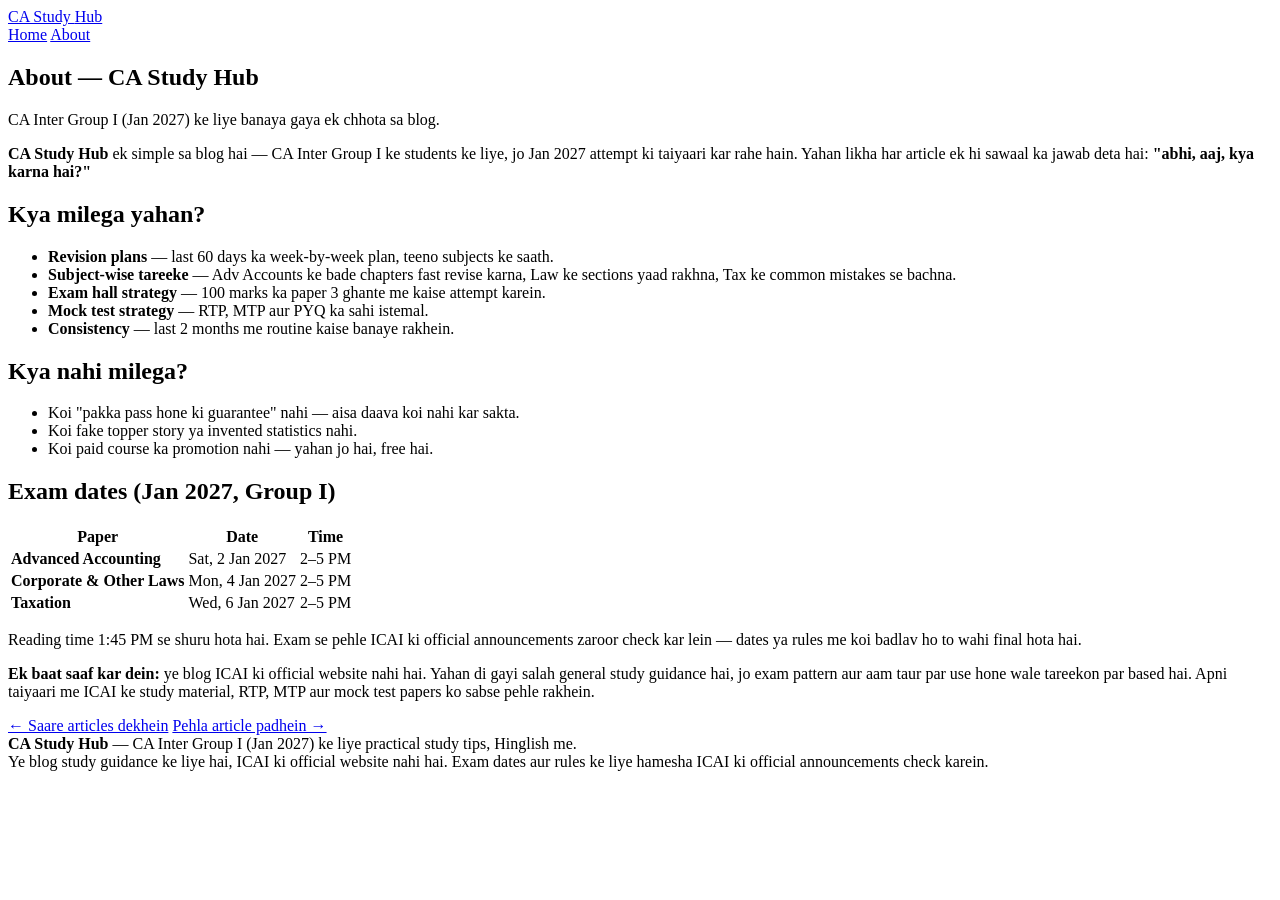
==== about.html @ 8cd1ddb6 "Add about.html" ====
<!DOCTYPE html>
<html lang="en">
<head>
<meta charset="UTF-8">
<meta name="viewport" content="width=device-width, initial-scale=1.0">
<title>About — CA Study Hub</title>
<meta name="description" content="CA Study Hub kya hai aur ye blog kis ke liye hai — CA Inter Group I (Jan 2027) ke students ke liye practical study tips, Hinglish me.">
<link rel="stylesheet" href="styles.css">
</head>
<body>

<header class="site-header">
  <div class="header-inner">
    <a class="brand" href="index.html">CA Study <span>Hub</span></a>
    <nav class="nav">
      <a href="index.html">Home</a>
      <a href="about.html" class="active">About</a>
    </nav>
  </div>
</header>

<main class="read">
  <section class="article-head">
    <h1>About — CA Study Hub</h1>
    <p class="meta">CA Inter Group I (Jan 2027) ke liye banaya gaya ek chhota sa blog.</p>
  </section>

  <div class="prose">
    <p><strong>CA Study Hub</strong> ek simple sa blog hai — CA Inter Group I ke students ke liye, jo Jan 2027 attempt ki taiyaari kar rahe hain. Yahan likha har article ek hi sawaal ka jawab deta hai: <strong>"abhi, aaj, kya karna hai?"</strong></p>

    <h2>Kya milega yahan?</h2>
    <ul>
      <li><strong>Revision plans</strong> — last 60 days ka week-by-week plan, teeno subjects ke saath.</li>
      <li><strong>Subject-wise tareeke</strong> — Adv Accounts ke bade chapters fast revise karna, Law ke sections yaad rakhna, Tax ke common mistakes se bachna.</li>
      <li><strong>Exam hall strategy</strong> — 100 marks ka paper 3 ghante me kaise attempt karein.</li>
      <li><strong>Mock test strategy</strong> — RTP, MTP aur PYQ ka sahi istemal.</li>
      <li><strong>Consistency</strong> — last 2 months me routine kaise banaye rakhein.</li>
    </ul>

    <h2>Kya nahi milega?</h2>
    <ul>
      <li>Koi "pakka pass hone ki guarantee" nahi — aisa daava koi nahi kar sakta.</li>
      <li>Koi fake topper story ya invented statistics nahi.</li>
      <li>Koi paid course ka promotion nahi — yahan jo hai, free hai.</li>
    </ul>

    <h2>Exam dates (Jan 2027, Group I)</h2>
    <table class="plan-table">
      <tr><th>Paper</th><th>Date</th><th>Time</th></tr>
      <tr><td><b>Advanced Accounting</b></td><td>Sat, 2 Jan 2027</td><td>2–5 PM</td></tr>
      <tr><td><b>Corporate &amp; Other Laws</b></td><td>Mon, 4 Jan 2027</td><td>2–5 PM</td></tr>
      <tr><td><b>Taxation</b></td><td>Wed, 6 Jan 2027</td><td>2–5 PM</td></tr>
    </table>
    <p>Reading time 1:45 PM se shuru hota hai. Exam se pehle ICAI ki official announcements zaroor check kar lein — dates ya rules me koi badlav ho to wahi final hota hai.</p>

    <div class="callout">
      <p><b>Ek baat saaf kar dein:</b> ye blog ICAI ki official website nahi hai. Yahan di gayi salah general study guidance hai, jo exam pattern aur aam taur par use hone wale tareekon par based hai. Apni taiyaari me ICAI ke study material, RTP, MTP aur mock test papers ko sabse pehle rakhein.</p>
    </div>
  </div>

  <nav class="article-nav">
    <a href="index.html">← Saare articles dekhein</a>
    <a class="next" href="articles/last-60-days-revision-plan.html">Pehla article padhein →</a>
  </nav>
</main>

<footer class="site-footer">
  <div class="footer-inner">
    <b>CA Study Hub</b> — CA Inter Group I (Jan 2027) ke liye practical study tips, Hinglish me.
    <div class="fine">Ye blog study guidance ke liye hai, ICAI ki official website nahi hai. Exam dates aur rules ke liye hamesha ICAI ki official announcements check karein.</div>
  </div>
</footer>

</body>
</html>
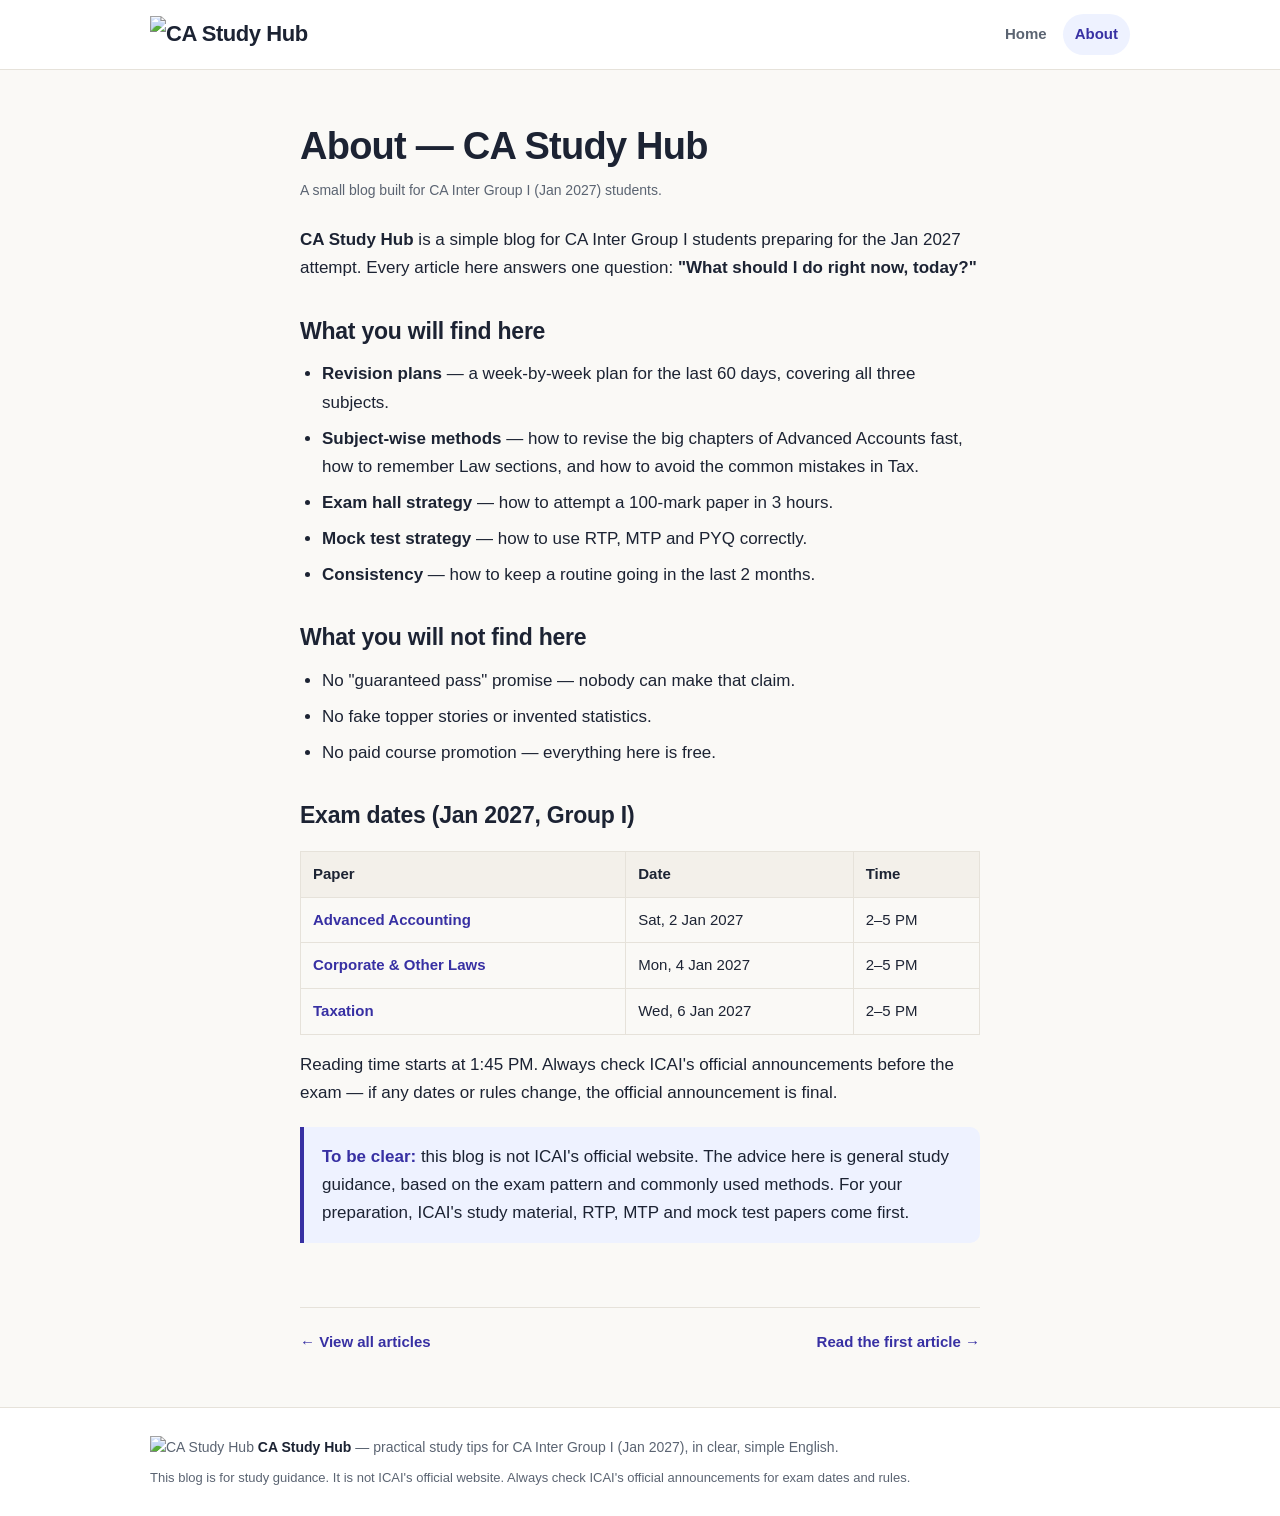
==== commit 65f5c67a: "Update about.html" ====
--- a/about.html
+++ b/about.html
@@ -4,14 +4,15 @@
 <meta charset="UTF-8">
 <meta name="viewport" content="width=device-width, initial-scale=1.0">
 <title>About — CA Study Hub</title>
-<meta name="description" content="CA Study Hub kya hai aur ye blog kis ke liye hai — CA Inter Group I (Jan 2027) ke students ke liye practical study tips, Hinglish me.">
+<meta name="description" content="What CA Study Hub is and who it is for — practical study tips for CA Inter Group I (Jan 2027) students, in clear, simple English.">
+<link rel="icon" type="image/svg+xml" href="favicon.svg">
 <link rel="stylesheet" href="styles.css">
 </head>
 <body>
 
 <header class="site-header">
   <div class="header-inner">
-    <a class="brand" href="index.html">CA Study <span>Hub</span></a>
+    <a class="brand" href="index.html"><img class="brand-logo" src="logo.svg" alt="CA Study Hub"></a>
     <nav class="nav">
       <a href="index.html">Home</a>
       <a href="about.html" class="active">About</a>
@@ -22,26 +23,26 @@
 <main class="read">
   <section class="article-head">
     <h1>About — CA Study Hub</h1>
-    <p class="meta">CA Inter Group I (Jan 2027) ke liye banaya gaya ek chhota sa blog.</p>
+    <p class="meta">A small blog built for CA Inter Group I (Jan 2027) students.</p>
   </section>
 
   <div class="prose">
-    <p><strong>CA Study Hub</strong> ek simple sa blog hai — CA Inter Group I ke students ke liye, jo Jan 2027 attempt ki taiyaari kar rahe hain. Yahan likha har article ek hi sawaal ka jawab deta hai: <strong>"abhi, aaj, kya karna hai?"</strong></p>
+    <p><strong>CA Study Hub</strong> is a simple blog for CA Inter Group I students preparing for the Jan 2027 attempt. Every article here answers one question: <strong>"What should I do right now, today?"</strong></p>
 
-    <h2>Kya milega yahan?</h2>
+    <h2>What you will find here</h2>
     <ul>
-      <li><strong>Revision plans</strong> — last 60 days ka week-by-week plan, teeno subjects ke saath.</li>
-      <li><strong>Subject-wise tareeke</strong> — Adv Accounts ke bade chapters fast revise karna, Law ke sections yaad rakhna, Tax ke common mistakes se bachna.</li>
-      <li><strong>Exam hall strategy</strong> — 100 marks ka paper 3 ghante me kaise attempt karein.</li>
-      <li><strong>Mock test strategy</strong> — RTP, MTP aur PYQ ka sahi istemal.</li>
-      <li><strong>Consistency</strong> — last 2 months me routine kaise banaye rakhein.</li>
+      <li><strong>Revision plans</strong> — a week-by-week plan for the last 60 days, covering all three subjects.</li>
+      <li><strong>Subject-wise methods</strong> — how to revise the big chapters of Advanced Accounts fast, how to remember Law sections, and how to avoid the common mistakes in Tax.</li>
+      <li><strong>Exam hall strategy</strong> — how to attempt a 100-mark paper in 3 hours.</li>
+      <li><strong>Mock test strategy</strong> — how to use RTP, MTP and PYQ correctly.</li>
+      <li><strong>Consistency</strong> — how to keep a routine going in the last 2 months.</li>
     </ul>
 
-    <h2>Kya nahi milega?</h2>
+    <h2>What you will not find here</h2>
     <ul>
-      <li>Koi "pakka pass hone ki guarantee" nahi — aisa daava koi nahi kar sakta.</li>
-      <li>Koi fake topper story ya invented statistics nahi.</li>
-      <li>Koi paid course ka promotion nahi — yahan jo hai, free hai.</li>
+      <li>No "guaranteed pass" promise — nobody can make that claim.</li>
+      <li>No fake topper stories or invented statistics.</li>
+      <li>No paid course promotion — everything here is free.</li>
     </ul>
 
     <h2>Exam dates (Jan 2027, Group I)</h2>
@@ -51,23 +52,24 @@
       <tr><td><b>Corporate &amp; Other Laws</b></td><td>Mon, 4 Jan 2027</td><td>2–5 PM</td></tr>
       <tr><td><b>Taxation</b></td><td>Wed, 6 Jan 2027</td><td>2–5 PM</td></tr>
     </table>
-    <p>Reading time 1:45 PM se shuru hota hai. Exam se pehle ICAI ki official announcements zaroor check kar lein — dates ya rules me koi badlav ho to wahi final hota hai.</p>
+    <p>Reading time starts at 1:45 PM. Always check ICAI's official announcements before the exam — if any dates or rules change, the official announcement is final.</p>
 
     <div class="callout">
-      <p><b>Ek baat saaf kar dein:</b> ye blog ICAI ki official website nahi hai. Yahan di gayi salah general study guidance hai, jo exam pattern aur aam taur par use hone wale tareekon par based hai. Apni taiyaari me ICAI ke study material, RTP, MTP aur mock test papers ko sabse pehle rakhein.</p>
+      <p><b>To be clear:</b> this blog is not ICAI's official website. The advice here is general study guidance, based on the exam pattern and commonly used methods. For your preparation, ICAI's study material, RTP, MTP and mock test papers come first.</p>
     </div>
   </div>
 
   <nav class="article-nav">
-    <a href="index.html">← Saare articles dekhein</a>
-    <a class="next" href="articles/last-60-days-revision-plan.html">Pehla article padhein →</a>
+    <a href="index.html">← View all articles</a>
+    <a class="next" href="articles/last-60-days-revision-plan.html">Read the first article →</a>
   </nav>
 </main>
 
 <footer class="site-footer">
   <div class="footer-inner">
-    <b>CA Study Hub</b> — CA Inter Group I (Jan 2027) ke liye practical study tips, Hinglish me.
-    <div class="fine">Ye blog study guidance ke liye hai, ICAI ki official website nahi hai. Exam dates aur rules ke liye hamesha ICAI ki official announcements check karein.</div>
+    <img class="footer-logo" src="logo.svg" alt="CA Study Hub">
+    <b>CA Study Hub</b> — practical study tips for CA Inter Group I (Jan 2027), in clear, simple English.
+    <div class="fine">This blog is for study guidance. It is not ICAI's official website. Always check ICAI's official announcements for exam dates and rules.</div>
   </div>
 </footer>
 
--- a/styles.css
+++ b/styles.css
@@ -0,0 +1,162 @@
+/* CA Study Hub — clean light theme. System fonts, no external deps. */
+:root{
+  --bg:#faf9f6;
+  --surface:#ffffff;
+  --ink:#1c2333;
+  --muted:#5b6472;
+  --line:#e6e2da;
+  --accent:#3730a3;
+  --accent-soft:#eef2ff;
+  --accent-2:#0d7377;
+  --gold:#b45309;
+  --radius:14px;
+  --max:1020px;
+  --read:720px;
+}
+*{margin:0;padding:0;box-sizing:border-box}
+html{scroll-behavior:smooth}
+body{
+  font-family:-apple-system,BlinkMacSystemFont,"Segoe UI",Roboto,Helvetica,Arial,sans-serif;
+  background:var(--bg);
+  color:var(--ink);
+  line-height:1.65;
+  font-size:17px;
+  -webkit-font-smoothing:antialiased;
+}
+a{color:var(--accent);text-decoration:none}
+a:hover{text-decoration:underline}
+img{max-width:100%}
+
+/* ---------- header ---------- */
+.site-header{
+  background:var(--surface);
+  border-bottom:1px solid var(--line);
+  position:sticky;top:0;z-index:20;
+}
+.header-inner{
+  max-width:var(--max);margin:0 auto;padding:14px 20px;
+  display:flex;align-items:center;justify-content:space-between;gap:16px;flex-wrap:wrap;
+}
+.brand{font-size:22px;font-weight:800;letter-spacing:-.02em;color:var(--ink)}
+.brand span{color:var(--accent)}
+.brand:hover{text-decoration:none}
+.nav{display:flex;gap:4px;flex-wrap:wrap}
+.nav a{
+  color:var(--muted);font-weight:600;font-size:15px;
+  padding:8px 12px;border-radius:999px;
+}
+.nav a:hover{color:var(--ink);background:#f1ede6;text-decoration:none}
+.nav a.active{color:var(--accent);background:var(--accent-soft)}
+
+/* ---------- layout ---------- */
+.wrap{max-width:var(--max);margin:0 auto;padding:0 20px}
+.read{max-width:var(--read);margin:0 auto;padding:0 20px}
+
+/* ---------- hero ---------- */
+.hero{padding:44px 0 8px}
+.hero h1{font-size:clamp(30px,5vw,44px);line-height:1.15;letter-spacing:-.02em;font-weight:800}
+.hero h1 em{font-style:normal;color:var(--accent)}
+.hero p.lead{margin-top:14px;font-size:18px;color:var(--muted);max-width:640px}
+.exam-strip{
+  margin-top:22px;display:flex;gap:10px;flex-wrap:wrap;
+}
+.exam-chip{
+  background:var(--surface);border:1px solid var(--line);border-radius:999px;
+  padding:9px 14px;font-size:14px;font-weight:600;
+}
+.exam-chip b{color:var(--accent)}
+.exam-chip .dot{color:var(--gold)}
+
+/* ---------- section titles ---------- */
+.section-head{margin:38px 0 16px}
+.section-head h2{font-size:24px;letter-spacing:-.01em}
+.section-head p{color:var(--muted);margin-top:4px;font-size:15px}
+
+/* ---------- article cards ---------- */
+.cards{display:grid;grid-template-columns:repeat(3,1fr);gap:18px;padding-bottom:8px}
+.card{
+  background:var(--surface);border:1px solid var(--line);border-radius:var(--radius);
+  padding:22px;display:flex;flex-direction:column;gap:10px;
+  transition:transform .15s ease,box-shadow .15s ease;
+}
+.card:hover{transform:translateY(-3px);box-shadow:0 10px 28px rgba(28,35,51,.09);text-decoration:none}
+.card .tag{
+  align-self:flex-start;font-size:12px;font-weight:700;letter-spacing:.06em;text-transform:uppercase;
+  color:var(--accent-2);background:#e6f4f4;border-radius:999px;padding:4px 10px;
+}
+.card h3{font-size:19px;line-height:1.35;letter-spacing:-.01em;color:var(--ink)}
+.card p{color:var(--muted);font-size:15px;flex:1}
+.card .meta{font-size:13px;color:var(--muted);display:flex;gap:10px;align-items:center}
+.card .meta b{color:var(--accent)}
+.card:hover h3{color:var(--accent)}
+
+/* ---------- about / info blocks ---------- */
+.panel{
+  background:var(--surface);border:1px solid var(--line);border-radius:var(--radius);
+  padding:26px;margin:34px 0;
+}
+.panel h2{font-size:21px;margin-bottom:8px}
+.panel p{color:var(--muted)}
+.panel ul{margin:12px 0 0 20px;color:var(--muted)}
+.panel li{margin-bottom:6px}
+.panel li b{color:var(--ink)}
+
+/* ---------- article page ---------- */
+.article-head{padding:40px 0 6px}
+.article-head .tag{
+  display:inline-block;font-size:12px;font-weight:700;letter-spacing:.06em;text-transform:uppercase;
+  color:var(--accent-2);background:#e6f4f4;border-radius:999px;padding:4px 10px;
+}
+.article-head h1{font-size:clamp(27px,4.5vw,38px);line-height:1.2;letter-spacing:-.02em;margin:14px 0 10px;font-weight:800}
+.article-head .meta{color:var(--muted);font-size:14px}
+.article-head .meta b{color:var(--accent)}
+.prose{padding:18px 0 10px;font-size:17px}
+.prose h2{font-size:23px;margin:30px 0 10px;letter-spacing:-.01em}
+.prose h3{font-size:19px;margin:24px 0 8px}
+.prose p{margin-bottom:14px}
+.prose ul,.prose ol{margin:0 0 16px 22px}
+.prose li{margin-bottom:8px}
+.prose li b{color:var(--ink)}
+.prose strong{color:var(--ink)}
+.callout{
+  background:var(--accent-soft);border-left:4px solid var(--accent);
+  border-radius:0 10px 10px 0;padding:16px 18px;margin:20px 0;
+}
+.callout p{margin:0}
+.callout b{color:var(--accent)}
+.warn{
+  background:#fffbeb;border-left:4px solid var(--gold);
+  border-radius:0 10px 10px 0;padding:16px 18px;margin:20px 0;
+}
+.warn p{margin:0}
+.warn b{color:var(--gold)}
+.plan-table{width:100%;border-collapse:collapse;margin:16px 0;font-size:15px}
+.plan-table th,.plan-table td{border:1px solid var(--line);padding:10px 12px;text-align:left;vertical-align:top}
+.plan-table th{background:#f3f0ea;font-weight:700}
+.plan-table td b{color:var(--accent)}
+.article-nav{
+  display:flex;justify-content:space-between;gap:14px;flex-wrap:wrap;
+  border-top:1px solid var(--line);margin-top:34px;padding-top:22px;
+}
+.article-nav a{font-weight:700;font-size:15px}
+.article-nav .next{text-align:right}
+
+/* ---------- footer ---------- */
+.site-footer{border-top:1px solid var(--line);margin-top:52px;background:var(--surface)}
+.footer-inner{max-width:var(--max);margin:0 auto;padding:28px 20px;color:var(--muted);font-size:14px}
+.footer-inner b{color:var(--ink)}
+.footer-inner .fine{margin-top:8px;font-size:13px}
+
+/* ---------- responsive ---------- */
+@media (max-width:860px){
+  .cards{grid-template-columns:repeat(2,1fr)}
+}
+@media (max-width:560px){
+  body{font-size:16px}
+  .cards{grid-template-columns:1fr}
+  .hero{padding-top:30px}
+  .header-inner{padding:12px 16px}
+  .brand{font-size:19px}
+  .plan-table{font-size:14px}
+  .plan-table th,.plan-table td{padding:8px}
+}
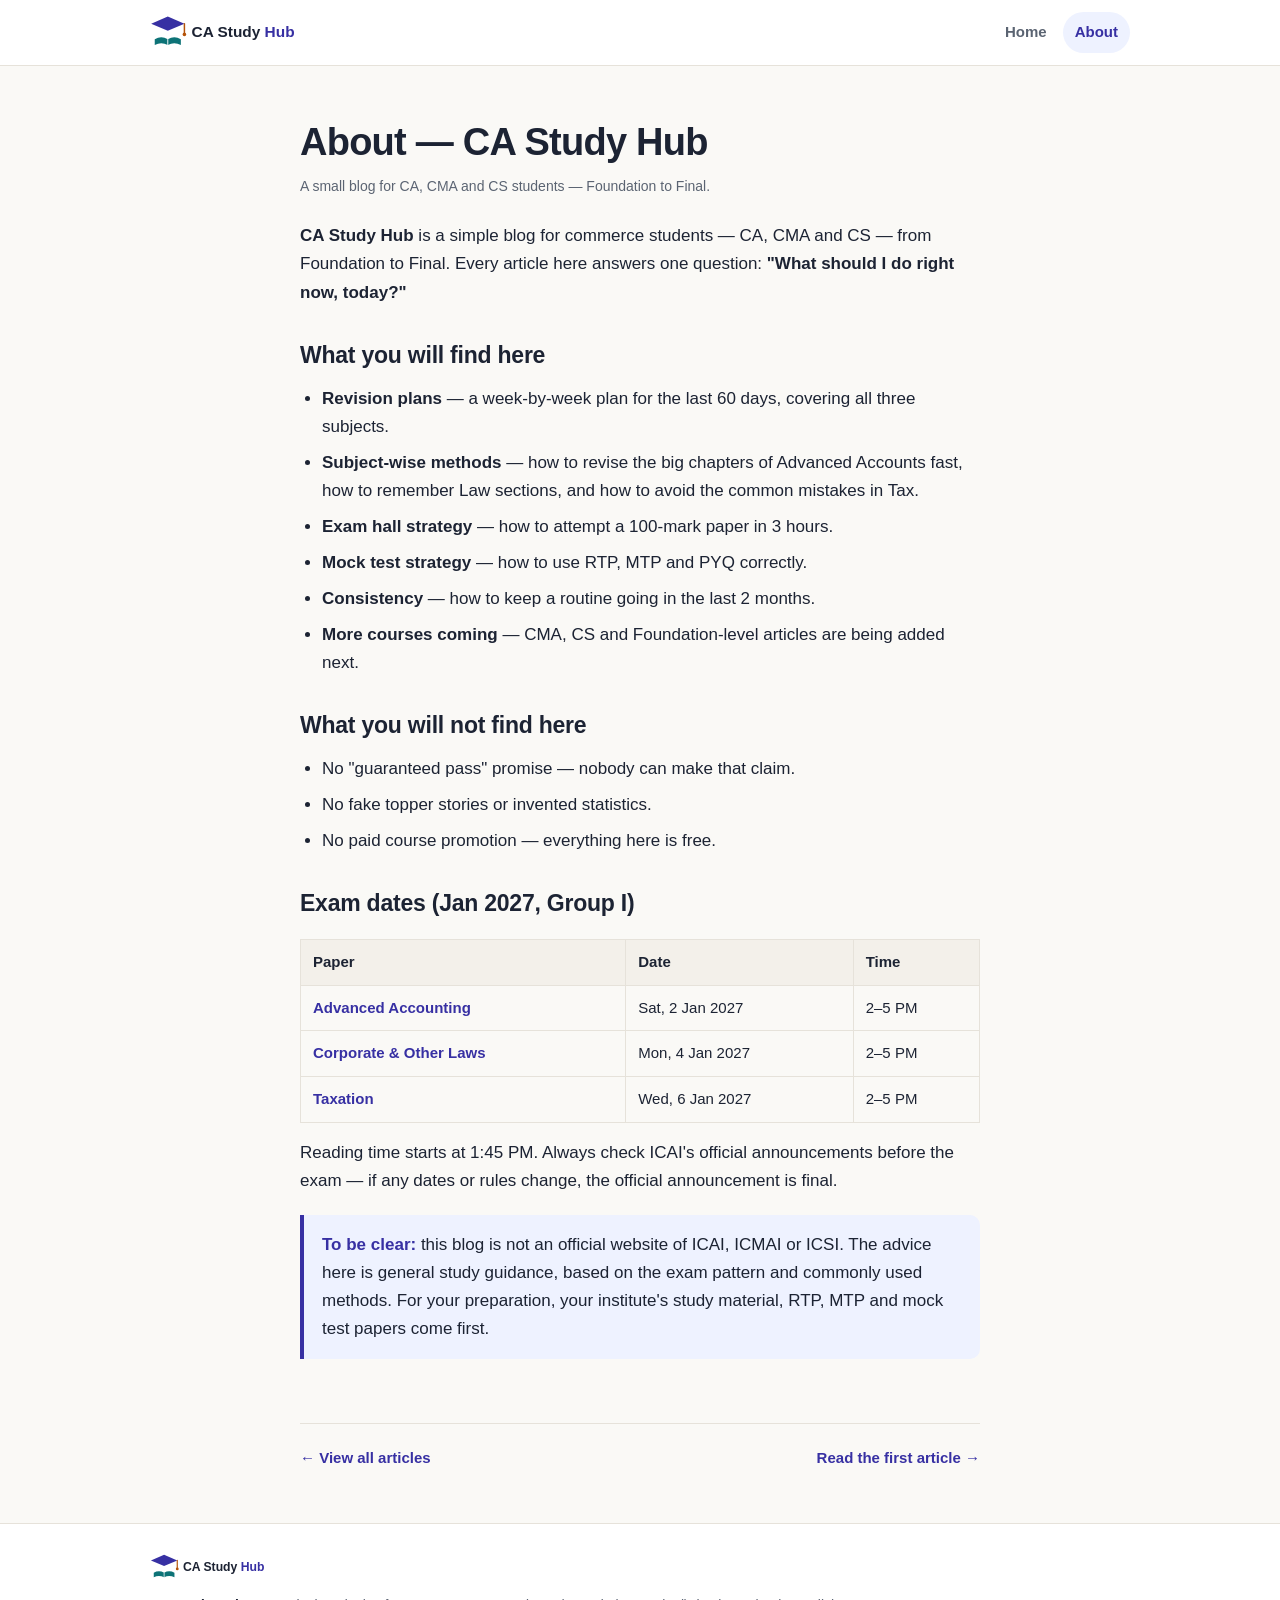
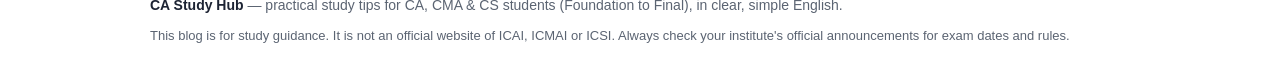
==== commit 6e135ec1: "Update about.html" ====
--- a/about.html
+++ b/about.html
@@ -4,7 +4,7 @@
 <meta charset="UTF-8">
 <meta name="viewport" content="width=device-width, initial-scale=1.0">
 <title>About — CA Study Hub</title>
-<meta name="description" content="What CA Study Hub is and who it is for — practical study tips for CA Inter Group I (Jan 2027) students, in clear, simple English.">
+<meta name="description" content="What CA Study Hub is and who it is for — practical study tips for CA, CMA and CS students, Foundation to Final, in clear, simple English.">
 <link rel="icon" type="image/svg+xml" href="favicon.svg">
 <link rel="stylesheet" href="styles.css">
 </head>
@@ -23,11 +23,11 @@
 <main class="read">
   <section class="article-head">
     <h1>About — CA Study Hub</h1>
-    <p class="meta">A small blog built for CA Inter Group I (Jan 2027) students.</p>
+    <p class="meta">A small blog for CA, CMA and CS students — Foundation to Final.</p>
   </section>
 
   <div class="prose">
-    <p><strong>CA Study Hub</strong> is a simple blog for CA Inter Group I students preparing for the Jan 2027 attempt. Every article here answers one question: <strong>"What should I do right now, today?"</strong></p>
+    <p><strong>CA Study Hub</strong> is a simple blog for commerce students — CA, CMA and CS — from Foundation to Final. Every article here answers one question: <strong>"What should I do right now, today?"</strong></p>
 
     <h2>What you will find here</h2>
     <ul>
@@ -36,6 +36,7 @@
       <li><strong>Exam hall strategy</strong> — how to attempt a 100-mark paper in 3 hours.</li>
       <li><strong>Mock test strategy</strong> — how to use RTP, MTP and PYQ correctly.</li>
       <li><strong>Consistency</strong> — how to keep a routine going in the last 2 months.</li>
+      <li><strong>More courses coming</strong> — CMA, CS and Foundation-level articles are being added next.</li>
     </ul>
 
     <h2>What you will not find here</h2>
@@ -55,7 +56,7 @@
     <p>Reading time starts at 1:45 PM. Always check ICAI's official announcements before the exam — if any dates or rules change, the official announcement is final.</p>
 
     <div class="callout">
-      <p><b>To be clear:</b> this blog is not ICAI's official website. The advice here is general study guidance, based on the exam pattern and commonly used methods. For your preparation, ICAI's study material, RTP, MTP and mock test papers come first.</p>
+      <p><b>To be clear:</b> this blog is not an official website of ICAI, ICMAI or ICSI. The advice here is general study guidance, based on the exam pattern and commonly used methods. For your preparation, your institute's study material, RTP, MTP and mock test papers come first.</p>
     </div>
   </div>
 
@@ -68,8 +69,8 @@
 <footer class="site-footer">
   <div class="footer-inner">
     <img class="footer-logo" src="logo.svg" alt="CA Study Hub">
-    <b>CA Study Hub</b> — practical study tips for CA Inter Group I (Jan 2027), in clear, simple English.
-    <div class="fine">This blog is for study guidance. It is not ICAI's official website. Always check ICAI's official announcements for exam dates and rules.</div>
+    <b>CA Study Hub</b> — practical study tips for CA, CMA & CS students (Foundation to Final), in clear, simple English.
+    <div class="fine">This blog is for study guidance. It is not an official website of ICAI, ICMAI or ICSI. Always check your institute's official announcements for exam dates and rules.</div>
   </div>
 </footer>
 
--- a/styles.css
+++ b/styles.css
@@ -34,12 +34,13 @@
   position:sticky;top:0;z-index:20;
 }
 .header-inner{
-  max-width:var(--max);margin:0 auto;padding:14px 20px;
+  max-width:var(--max);margin:0 auto;padding:12px 20px;
   display:flex;align-items:center;justify-content:space-between;gap:16px;flex-wrap:wrap;
 }
-.brand{font-size:22px;font-weight:800;letter-spacing:-.02em;color:var(--ink)}
+.brand{display:flex;align-items:center}
+.brand:hover{text-decoration:none}
+.brand-logo{height:38px;width:auto;display:block}
 .brand span{color:var(--accent)}
-.brand:hover{text-decoration:none}
 .nav{display:flex;gap:4px;flex-wrap:wrap}
 .nav a{
   color:var(--muted);font-weight:600;font-size:15px;
@@ -54,6 +55,10 @@
 
 /* ---------- hero ---------- */
 .hero{padding:44px 0 8px}
+.eyebrow{
+  font-size:13px;font-weight:700;letter-spacing:.08em;text-transform:uppercase;
+  color:var(--accent-2);margin-bottom:12px;
+}
 .hero h1{font-size:clamp(30px,5vw,44px);line-height:1.15;letter-spacing:-.02em;font-weight:800}
 .hero h1 em{font-style:normal;color:var(--accent)}
 .hero p.lead{margin-top:14px;font-size:18px;color:var(--muted);max-width:640px}
@@ -145,6 +150,7 @@
 .site-footer{border-top:1px solid var(--line);margin-top:52px;background:var(--surface)}
 .footer-inner{max-width:var(--max);margin:0 auto;padding:28px 20px;color:var(--muted);font-size:14px}
 .footer-inner b{color:var(--ink)}
+.footer-logo{height:30px;width:auto;display:block;margin-bottom:12px}
 .footer-inner .fine{margin-top:8px;font-size:13px}
 
 /* ---------- responsive ---------- */
@@ -155,8 +161,9 @@
   body{font-size:16px}
   .cards{grid-template-columns:1fr}
   .hero{padding-top:30px}
-  .header-inner{padding:12px 16px}
+  .header-inner{padding:10px 16px}
   .brand{font-size:19px}
+  .brand-logo{height:32px}
   .plan-table{font-size:14px}
   .plan-table th,.plan-table td{padding:8px}
 }
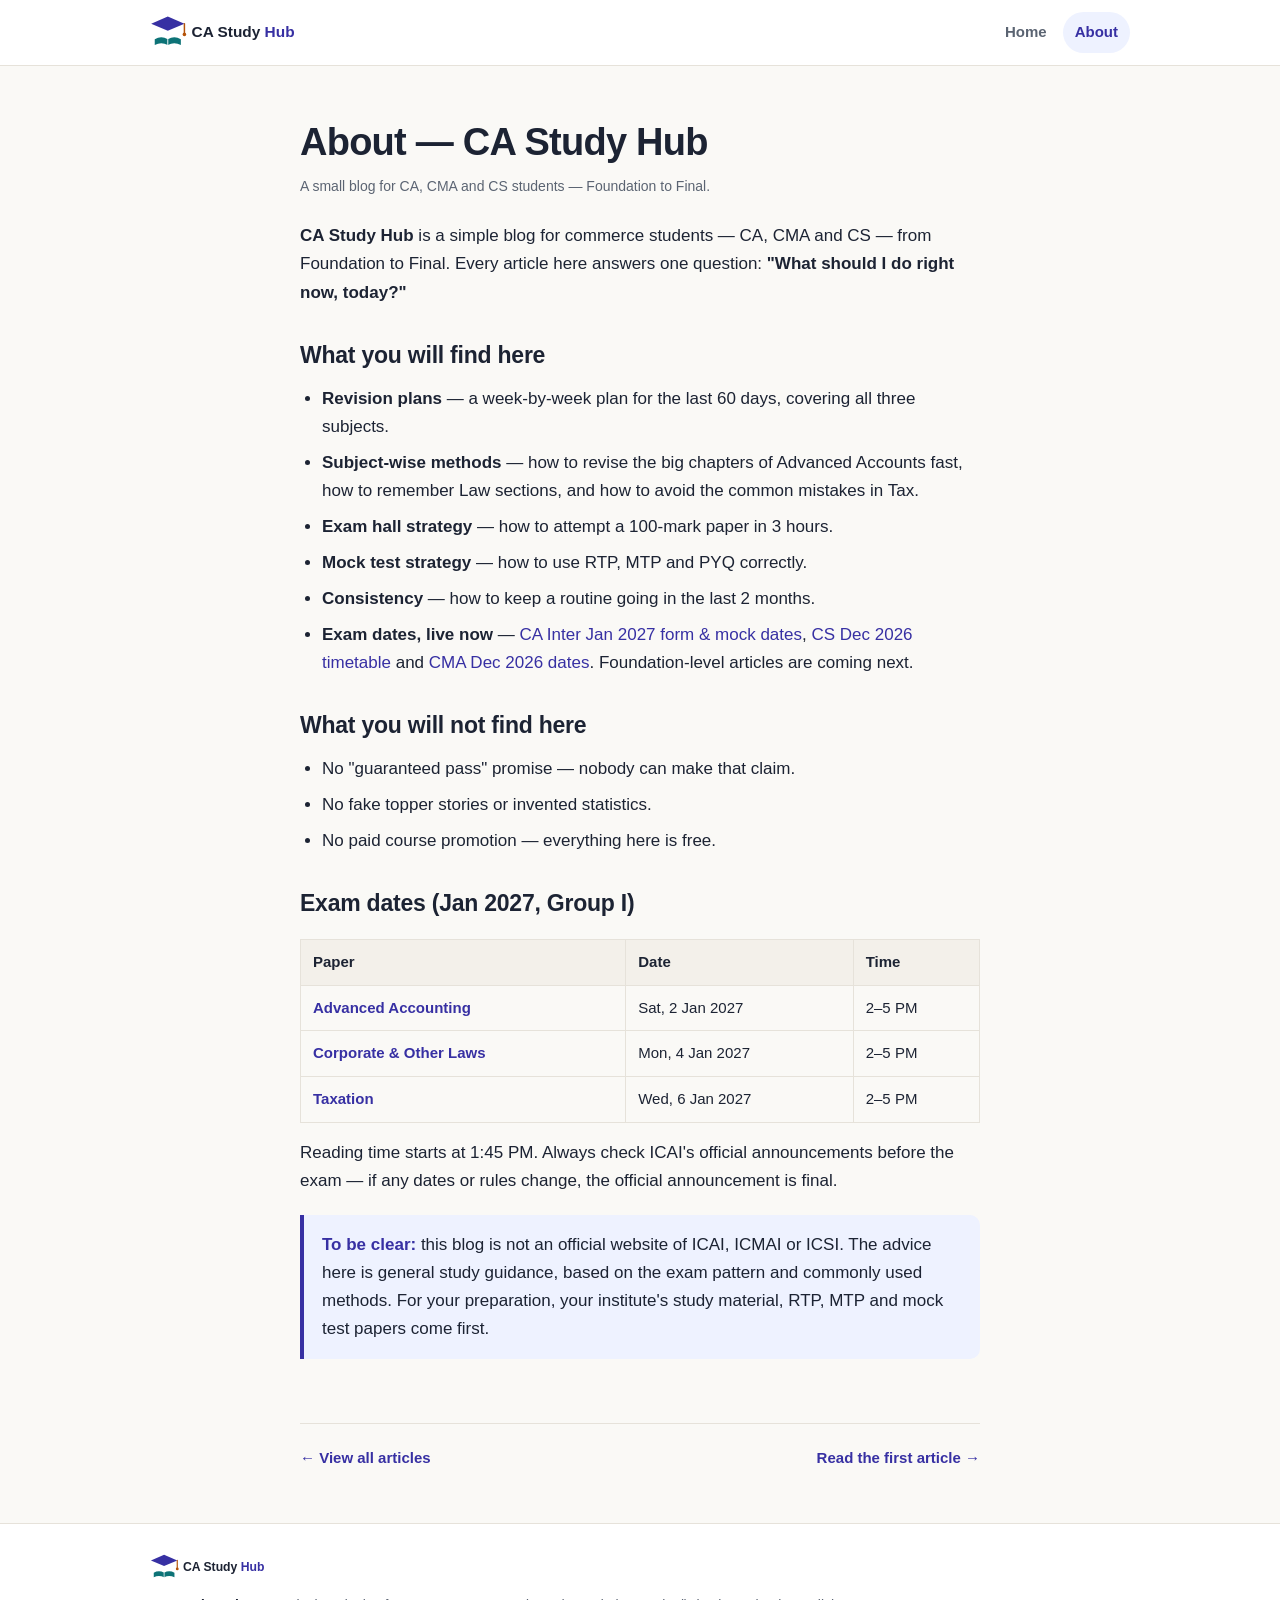
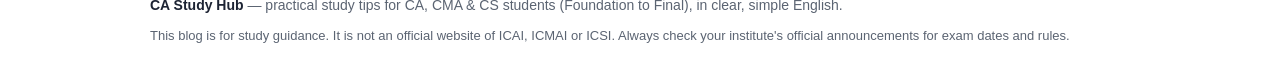
==== commit 60488687: "Update about.html" ====
--- a/about.html
+++ b/about.html
@@ -3,10 +3,38 @@
 <head>
 <meta charset="UTF-8">
 <meta name="viewport" content="width=device-width, initial-scale=1.0">
-<title>About — CA Study Hub</title>
+<title>About — CA Study Hub | CA, CMA & CS Study Tips</title>
 <meta name="description" content="What CA Study Hub is and who it is for — practical study tips for CA, CMA and CS students, Foundation to Final, in clear, simple English.">
 <link rel="icon" type="image/svg+xml" href="favicon.svg">
 <link rel="stylesheet" href="styles.css">
+<link rel="canonical" href="https://ca-study-hub-two.vercel.app/about.html">
+<meta property="og:title" content="About — CA Study Hub | CA, CMA &amp; CS Study Tips">
+<meta property="og:description" content="What CA Study Hub is and who it is for — practical study tips for CA, CMA and CS students, Foundation to Final, in clear, simple English.">
+<meta property="og:type" content="website">
+<meta property="og:url" content="https://ca-study-hub-two.vercel.app/about.html">
+<meta property="og:image" content="https://ca-study-hub-two.vercel.app/logo-fb-profile.png">
+<meta property="og:site_name" content="CA Study Hub">
+<meta name="twitter:card" content="summary_large_image">
+<meta name="twitter:title" content="About — CA Study Hub | CA, CMA &amp; CS Study Tips">
+<meta name="twitter:description" content="What CA Study Hub is and who it is for — practical study tips for CA, CMA and CS students, Foundation to Final, in clear, simple English.">
+<meta name="twitter:image" content="https://ca-study-hub-two.vercel.app/logo-fb-profile.png">
+<script type="application/ld+json">
+{
+  "@context": "https://schema.org",
+  "@type": "AboutPage",
+  "name": "About — CA Study Hub",
+  "description": "What CA Study Hub is and who it is for — practical study tips for CA, CMA and CS students, Foundation to Final, in clear, simple English.",
+  "url": "https://ca-study-hub-two.vercel.app/about.html",
+  "mainEntity": {
+    "@type": "Organization",
+    "name": "CA Study Hub",
+    "url": "https://ca-study-hub-two.vercel.app",
+    "sameAs": [
+      "https://www.facebook.com/profile.php?id=61596691161143"
+    ]
+  }
+}
+</script>
 </head>
 <body>
 
@@ -36,7 +64,7 @@
       <li><strong>Exam hall strategy</strong> — how to attempt a 100-mark paper in 3 hours.</li>
       <li><strong>Mock test strategy</strong> — how to use RTP, MTP and PYQ correctly.</li>
       <li><strong>Consistency</strong> — how to keep a routine going in the last 2 months.</li>
-      <li><strong>More courses coming</strong> — CMA, CS and Foundation-level articles are being added next.</li>
+      <li><strong>Exam dates, live now</strong> — <a href="articles/icai-jan-2027-exam-form-last-dates.html">CA Inter Jan 2027 form &amp; mock dates</a>, <a href="articles/cs-executive-professional-december-2026-timetable.html">CS Dec 2026 timetable</a> and <a href="articles/cma-december-2026-exam-dates.html">CMA Dec 2026 dates</a>. Foundation-level articles are coming next.</li>
     </ul>
 
     <h2>What you will not find here</h2>
